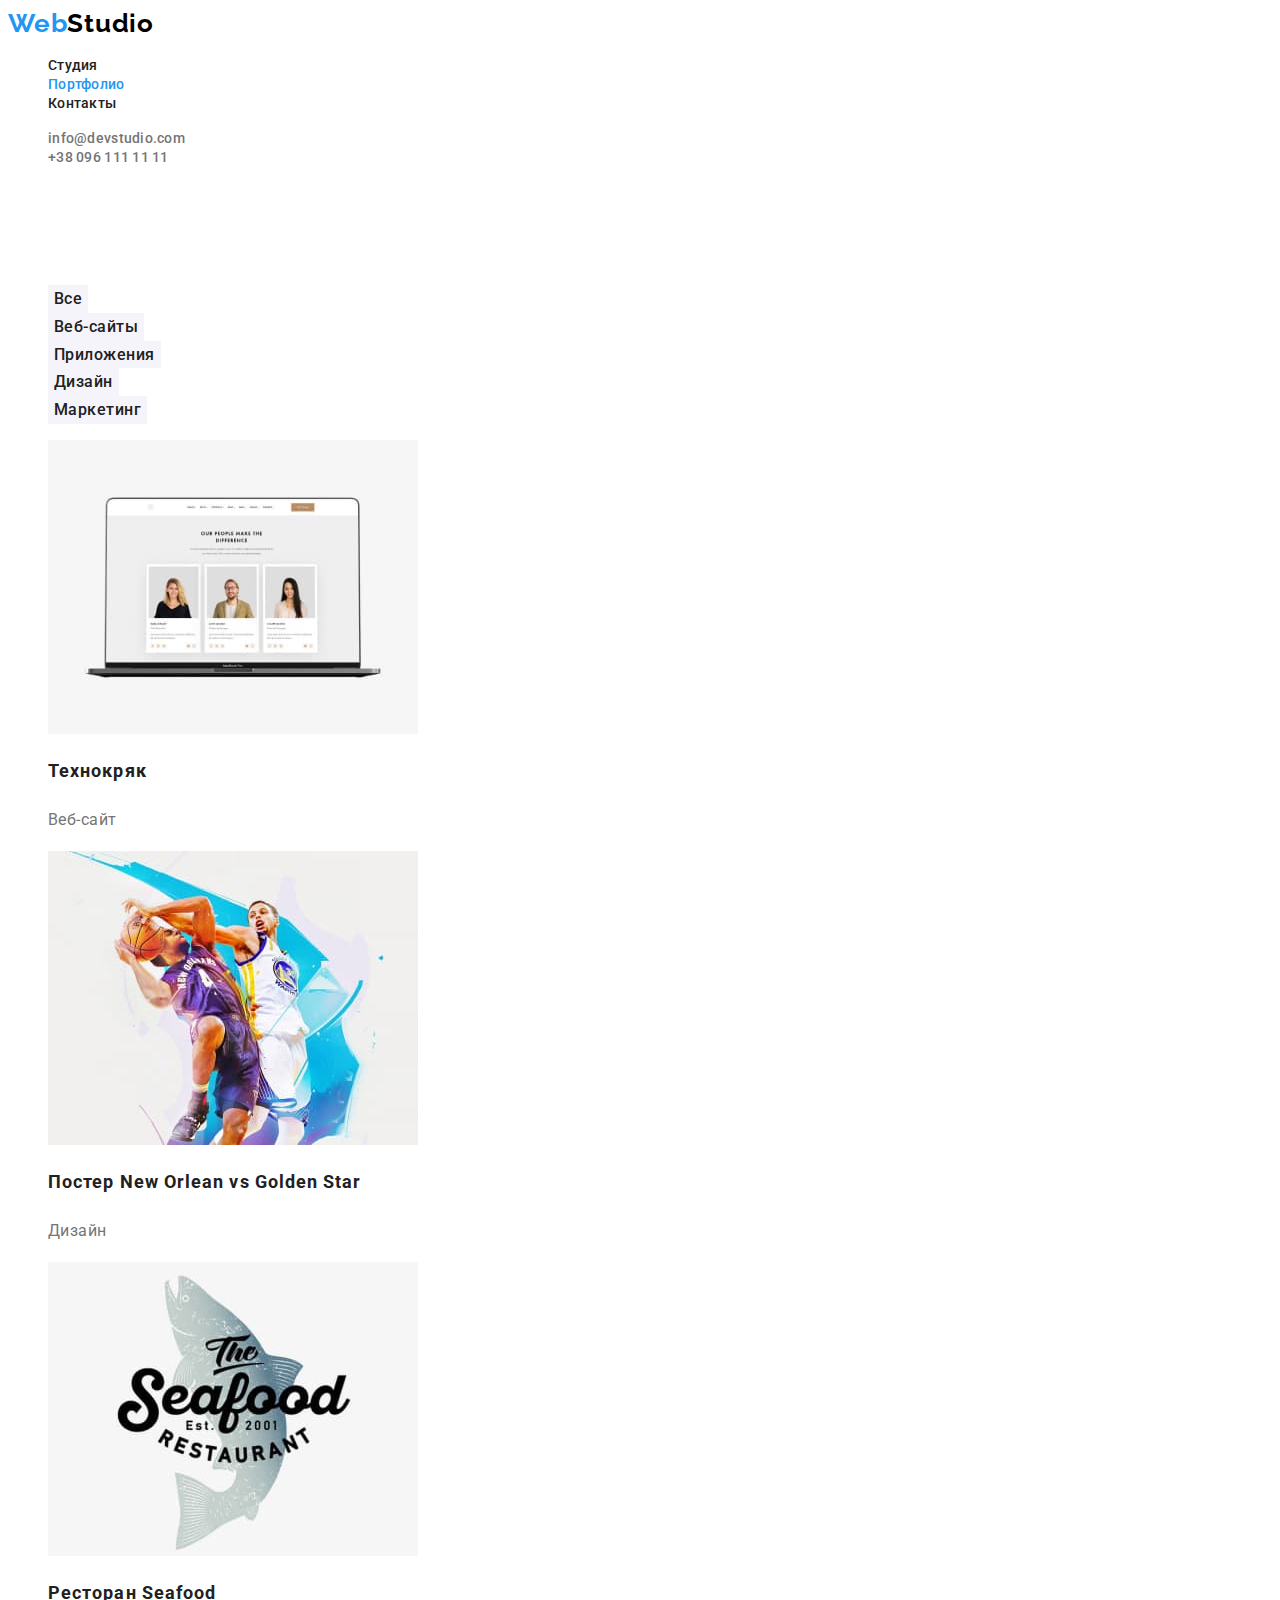
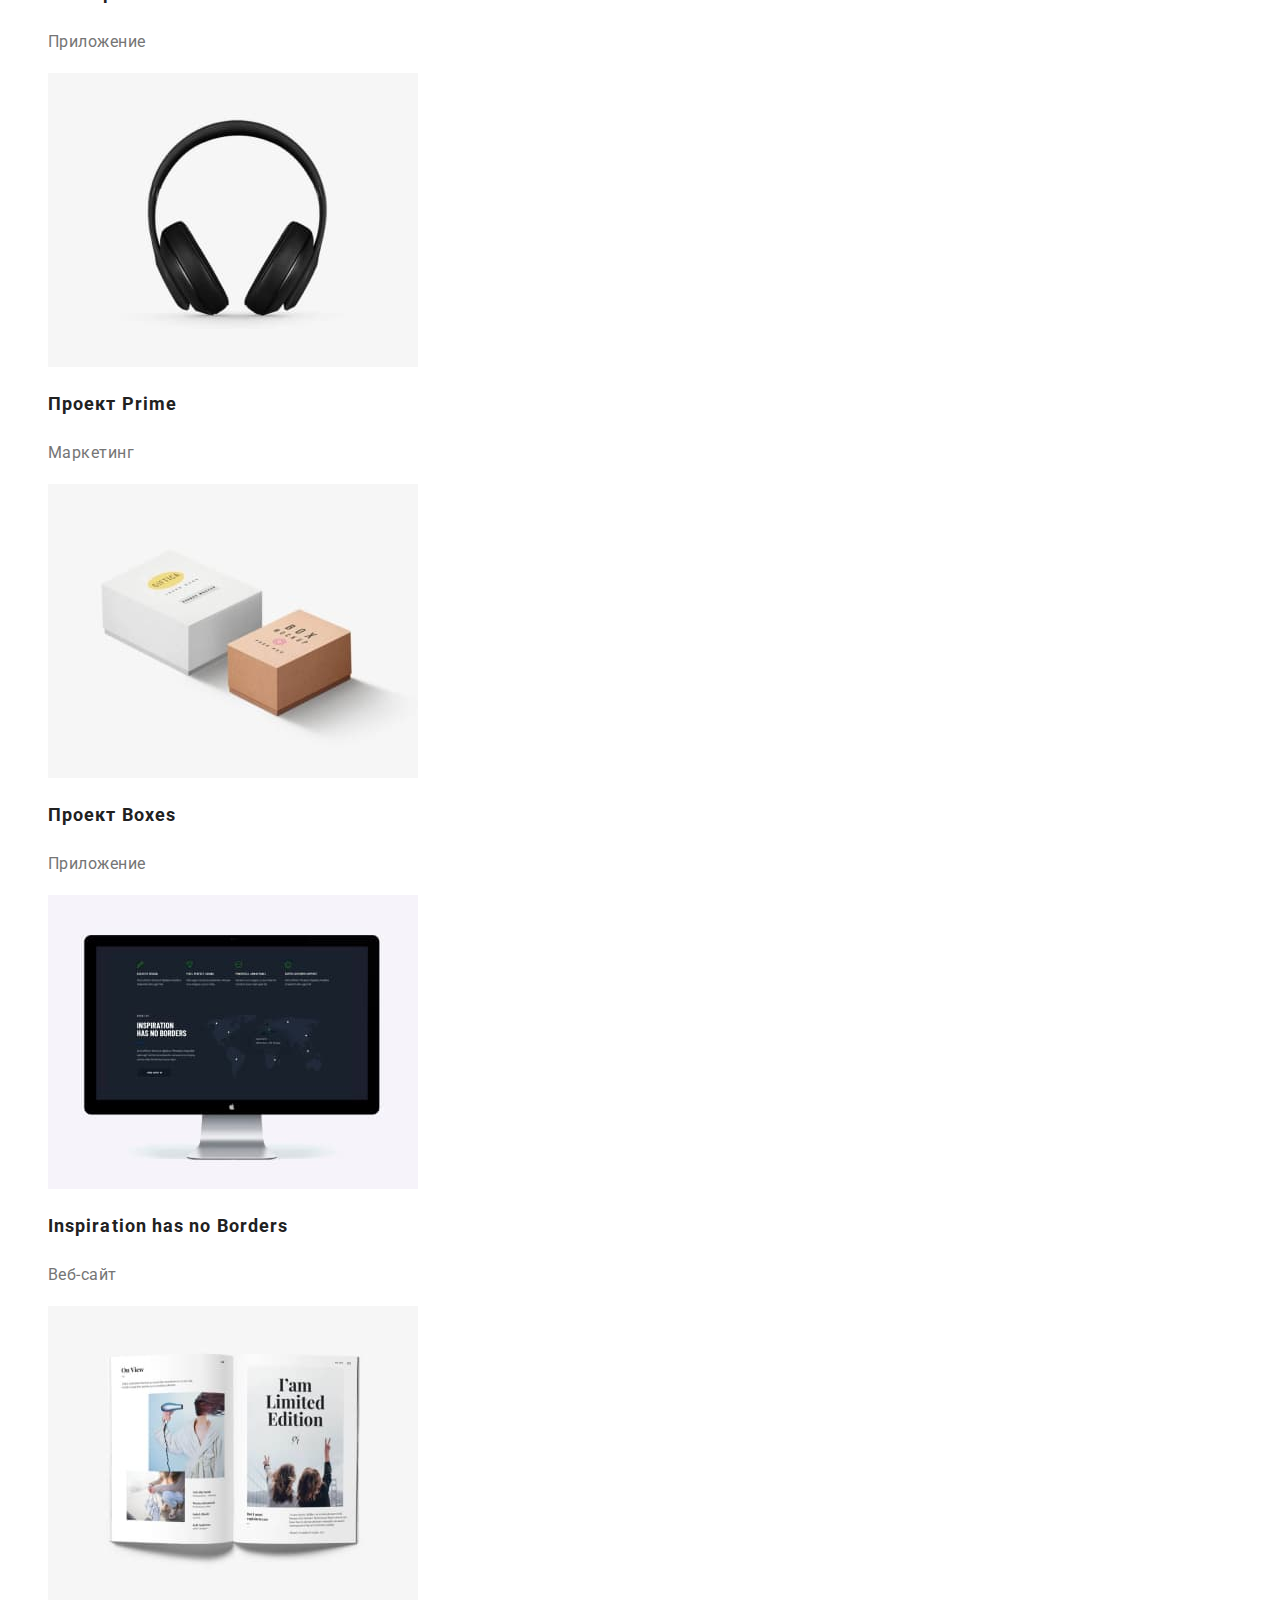
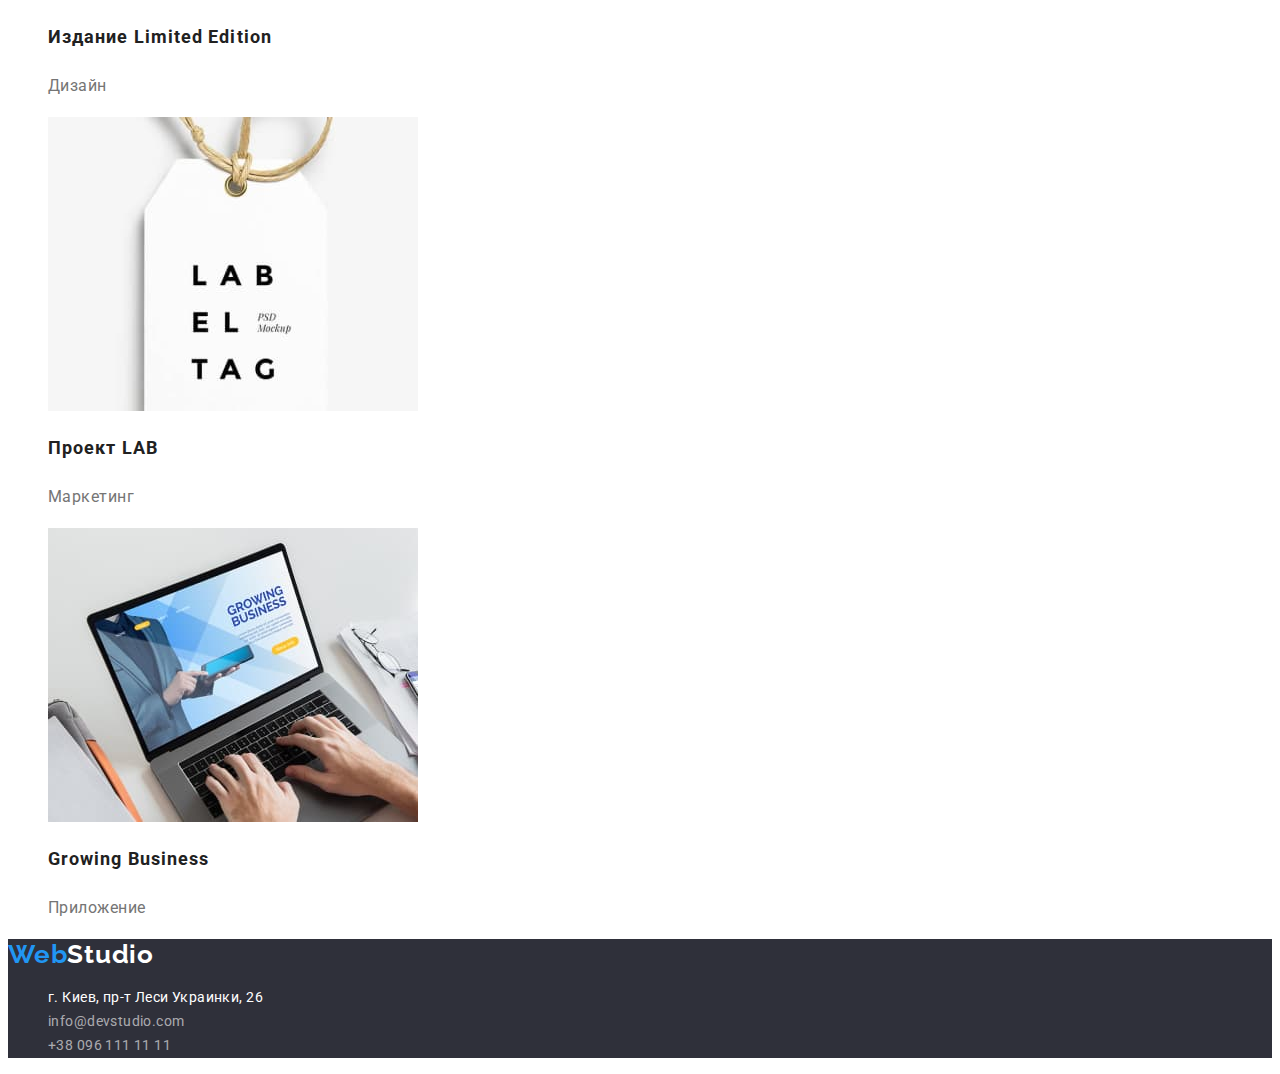
==== portfolio.html @ 926c418d "Initial commit" ====
<!DOCTYPE html>
<html lang="ru">
<head>
    <meta charset="UTF-8">
    <meta http-equiv="X-UA-Compatible" content="IE=edge">
    <meta name="viewport" content="width=device-width, initial-scale=1.0">
    <title>Портфолио</title>
    <link rel="preconnect" href="https://fonts.googleapis.com">
    <link rel="preconnect" href="https://fonts.gstatic.com" crossorigin>
    <link href="https://fonts.googleapis.com/css2?family=Raleway:wght@700&family=Roboto:wght@400;500;700;900&display=swap" rel="stylesheet">
    <link rel="stylesheet" href="./css/styles.css">
</head>

<body>
    <header class="page-header">
        <nav class="navigation">
         <a class="logo link" href="" lang="en"> <span class="main-logo-color">Web</span><span class="secondary-logo-color-theme-light">Studio</span> </a>
         <ul class="menu list">
             <li class="menu-item">
                 <a class="menu-link link" href="./index.html">Студия</a>
             </li>
             <li class="menu-item">
                 <a class="menu-link link current" href="./portfolio.html">Портфолио</a>
             </li>
             <li class="menu-item">
                 <a class="menu-link link" href="#">Контакты</a>
             </li>
         </ul>
        </nav>
         <ul class="contacts-list list">
             <li class="contacts-list-item">
                 <a class="contact-email-address link" href="mailto:info@devstudio.com">info@devstudio.com</a>
             </li>
             <li class="contacts-list-item">
                 <a class="contact-phone-number link" href="tel:+380961111111">+38 096 111 11 11</a>
             </li>
         </ul>
     </header>
     <main>
        <section>
            <h1 class="main-title">Портфолио</h1>
            <ul class="list">
                <li><button class="filter-btn" type="button">Все</button></li>
                <li><button class="filter-btn" type="button">Веб-сайты</button></li>
                <li><button class="filter-btn" type="button">Приложения</button></li>
                <li><button class="filter-btn" type="button">Дизайн</button></li>
                <li><button class="filter-btn" type="button">Маркетинг</button></li>
            </ul>
            <ul class="list">
                <li>
                    <img src="./images/portfolio/portfolio-1.jpg" alt="открытый ноутбук" width="370" height="294">
                    <h2 class="project-name">Технокряк</h2>
                    <p class="project-type">Веб-сайт</p>
                </li>
                <li><img src="./images/portfolio/portfolio-2.jpg" alt="постер с баскетболистами" width="370" height="294">
                    <h2 class="project-name">Постер New Orlean vs Golden Star</h2>
                    <p class="project-type">Дизайн</p></li>
                <li><img src="./images/portfolio/portfolio-3.jpg" alt="рыба с названием приложения для ресторана" width="370" height="294">
                    <h2 class="project-name">Ресторан Seafood</h2>
                    <p class="project-type">Приложение</p>
                <li>
                    <img src="./images/portfolio/portfolio-4.jpg" alt="наушники" width="370" height="294">
                    <h2 class="project-name">Проект Prime</h2>
                    <p class="project-type">Маркетинг</p>
                </li>
                <li>
                    <img src="./images/portfolio/portfolio-5.jpg" alt="две коробки" width="370" height="294">
                    <h2 class="project-name">Проект Boxes</h2>
                    <p class="project-type">Приложение</p>
                </li>
                <li>
                    <img src="./images/portfolio/portfolio-6.jpg" alt="экран компьютера" width="370" height="294">
                    <h2 class="project-name">Inspiration has no Borders</h2>
                    <p class="project-type">Веб-сайт</p>
                </li>
                <li>
                    <img src="./images/portfolio/portfolio-7.jpg" alt="открытая книга" width="370" height="294">
                    <h2 class="project-name">Издание Limited Edition</h2>
                    <p class="project-type">Дизайн</p>
                </li>
                <li>
                    <img src="./images/portfolio/portfolio-8.jpg" alt="ярлык" width="370" height="294">
                    <h2 class="project-name">Проект LAB</h2>
                    <p class="project-type">Маркетинг</p>
                </li>
                <li>
                    <img src="./images/portfolio/portfolio-9.jpg" alt="руки печатают на наутбуке" width="370" height="294">
                    <h2 class="project-name">Growing Business</h2>
                    <p class="project-type">Приложение</p>
                </li>
            </ul>
        </section>
     </main>
     <footer class="page-footer">
        <a class="logo link" href="" lang="en">
            <span class="main-logo-color">Web</span><span class="secondary-logo-color">Studio</span>
        </a>
        <address class="contacts">
            <ul class="contacts-list list">
                <li class="contacts-list-item">
                    <a class="address link" href="">г. Киев, пр-т Леси Украинки, 26</a>
                </li>
                <li class="contacts-list-item">
                    <a class="contact-email-address link" href="mailto:info@devstudio.com">info@devstudio.com</a>
                </li>
                <li class="contacts-list-item">
                    <a class=" contact-phone-number link" href="tel:+380961111111">+38 096 111 11 11</a>
                </li>
            </ul>
        </address>
    </footer>
    
</body>
</html>
---- css/styles.css ----
:root {
    --main-font:'Roboto', sans-serif;
    --secondary-font: 'Raleway', sans-serif;
    --main-text-color: #212121;
    --secondary-text-color: #757575;
    --accent-color: #2196F3;
}   



.link {
    text-decoration: none;
}
.list {
    list-style: none;
}

body {
    font-family: var(--main-font);
    color: var(--secondary-text-color);
}


/* ================= HEADER ================= */
.page-header .logo {
    font-family: var(--secondary-font);
    font-weight: 700;
    font-size: 26px;
    line-height: 1.19;
    letter-spacing: 0.03em;
}

.main-logo-color {
    color: var(--accent-color);
}
.page-header .secondary-logo-color-theme-light {
    color: #000000;
}
    
.page-header .menu-link {
    font-weight: 500;
    font-size: 14px;
    line-height: 1.14;
    letter-spacing: 0.02em;
    color: var(--main-text-color);
}
    
.page-header .menu-link:hover,
.page-header .menu-link:focus,
.page-header .menu-link.current {
    color: var(--accent-color);
}
    
.page-header .contact-email-address {
    font-weight: 500;
    font-size: 14px;
    line-height: 1.14;
    letter-spacing: 0.02em;
    color: var(--secondary-text-color);
}
    
.page-header .contact-email-address:hover,
.page-header .contact-email-address:focus {
    color: var(--accent-color);
}
    
.page-header .contact-phone-number {
    font-weight: 500;
    font-size: 14px;
    line-height: 1.14;
    letter-spacing: 0.02em;
    color: var(--secondary-text-color);
}
        
.page-header .contact-phone-number:hover,
.page-header .contact-phone-number:focus {
    color: var(--accent-color);
}
/* ================= /HEADER ================= */

/* ================= HERO ================= */
.hero {
    background-color: #2F303A;
}

.main-title {
    font-weight: 900;
    font-size: 44px;
    line-height: 1.36;
    text-align: center;
    letter-spacing: 0.06em;
    text-transform: uppercase;
    color: #FFFFFF;
}

.modal-btn {
    font-family: inherit;
    font-weight: 700;
    font-size: 16px;
    line-height: 1.88;
    align-items: center;
    text-align: center;
    letter-spacing: 0.06em;
    color: #ffffff;
    background: var(--accent-color);
    cursor: pointer;
}

.modal-btn:hover,
.modal-btn:focus{
    background: #188CE8;
    color: #FFFFFF;
}

/* ================= HERO ================= */

/* ================= advantages ================= */
.advantages-title{
    color: #ffffff;
}
.advantages-header {
    font-weight: 700;
    font-size: 14px;
    line-height: 1.14;
    letter-spacing: 0.03em;
    text-transform: uppercase;
    color: var(--main-text-color);
}

.advantages-text {
    font-size: 14px;
    line-height: 1.71;
    letter-spacing: 0.03em;
    color: var(--secondary-text-color);
}
/* ================= /advantages ================= */

/* ================= activities ================= */
.activities-title {
    font-weight: 700;
    font-size: 36px;
    line-height: 42px;
    text-align: center;
    letter-spacing: 0.03em;
    color: var(--main-text-color);
}
/* ================= /activities ================= */

/* ================= team ================= */
.team {
    background-color: #F5F4FA;
}
.team-title {
    font-weight: 700;
    font-size: 36px;
    line-height: 42px;
    text-align: center;
    letter-spacing: 0.03em;
    color: var(--main-text-color);
}
.teammate-name {
    font-weight: 500;
    font-size: 16px;
    line-height: 1.19;
    text-align: center;
    letter-spacing: 0.03em;
    color: var(--main-text-color);
}
.teammate-role {
    font-size: 16px;
    line-height: 1.19;
    text-align: center;
    letter-spacing: 0.03em;
    color: var(--secondary-text-color);
}
/* ================= /team ================= */

/* ================= footer ================= */
.page-footer {
    background-color: #2F303A;
}
.page-footer .logo {
    font-family:var(--secondary-font);
    font-weight: 700;
    font-size: 26px;
    line-height: 1.19;
    letter-spacing: 0.03em;
}

.page-footer .main-logo-color {
    color: var(--accent-color);
}
.page-footer .secondary-logo-color {
    color: #ffffff;
}
.page-footer .address {
    font-style: normal;
    font-weight: 400;
    font-size: 14px;
    line-height: 1.71;
    letter-spacing: 0.03em;
    color: #FFFFFF;
}
.page-footer .address:hover,
.page-footer .address:focus{
    color: var(--accent-color);
}
.page-footer .contact-email-address {
    font-style: normal;
    font-weight: 400;
    font-size: 14px;
    line-height: 1.71;
    letter-spacing: 0.03em;
    color: rgba(255, 255, 255, 0.6);

}
.page-footer .contact-email-address:hover,
.page-footer .contact-email-address:focus
 {
    color: var(--accent-color);
}

.page-footer .contact-phone-number {
    font-style: normal;
    font-weight: 400;
    font-size: 14px;
    line-height: 1.71;
    letter-spacing: 0.03em;
    color: rgba(255, 255, 255, 0.6);
}  
.page-footer .contact-phone-number:hover,
.page-footer .contact-phone-number:focus{
    color: var(--accent-color);
}

/* ================= /footer ================= */


/* ================= portfolio ================= */
.filter-btn {
    font-family: inherit;
    font-weight: 500;
    font-size: 16px;
    line-height: 1.62;    
    text-align: center;
    letter-spacing: 0.03em;
    color: var(--main-text-color);
    background-color: #F5F4FA;
    cursor: pointer;
    border: none;
}
.filter-btn:hover,
.filter-btn:focus {
    background-color: var(--accent-color);
    color: #FFFFFF;
}
.project-name {
font-weight: 700;
font-size: 18px;
line-height: 2.0;
letter-spacing: 0.06em;
color: var(--main-text-color);
}
.project-type {
font-weight: 400;
font-size: 16px;
line-height: 1.88;
letter-spacing: 0.03em;
color: var(--secondary-text-color);
}

/* ================= /portfolio ================= */
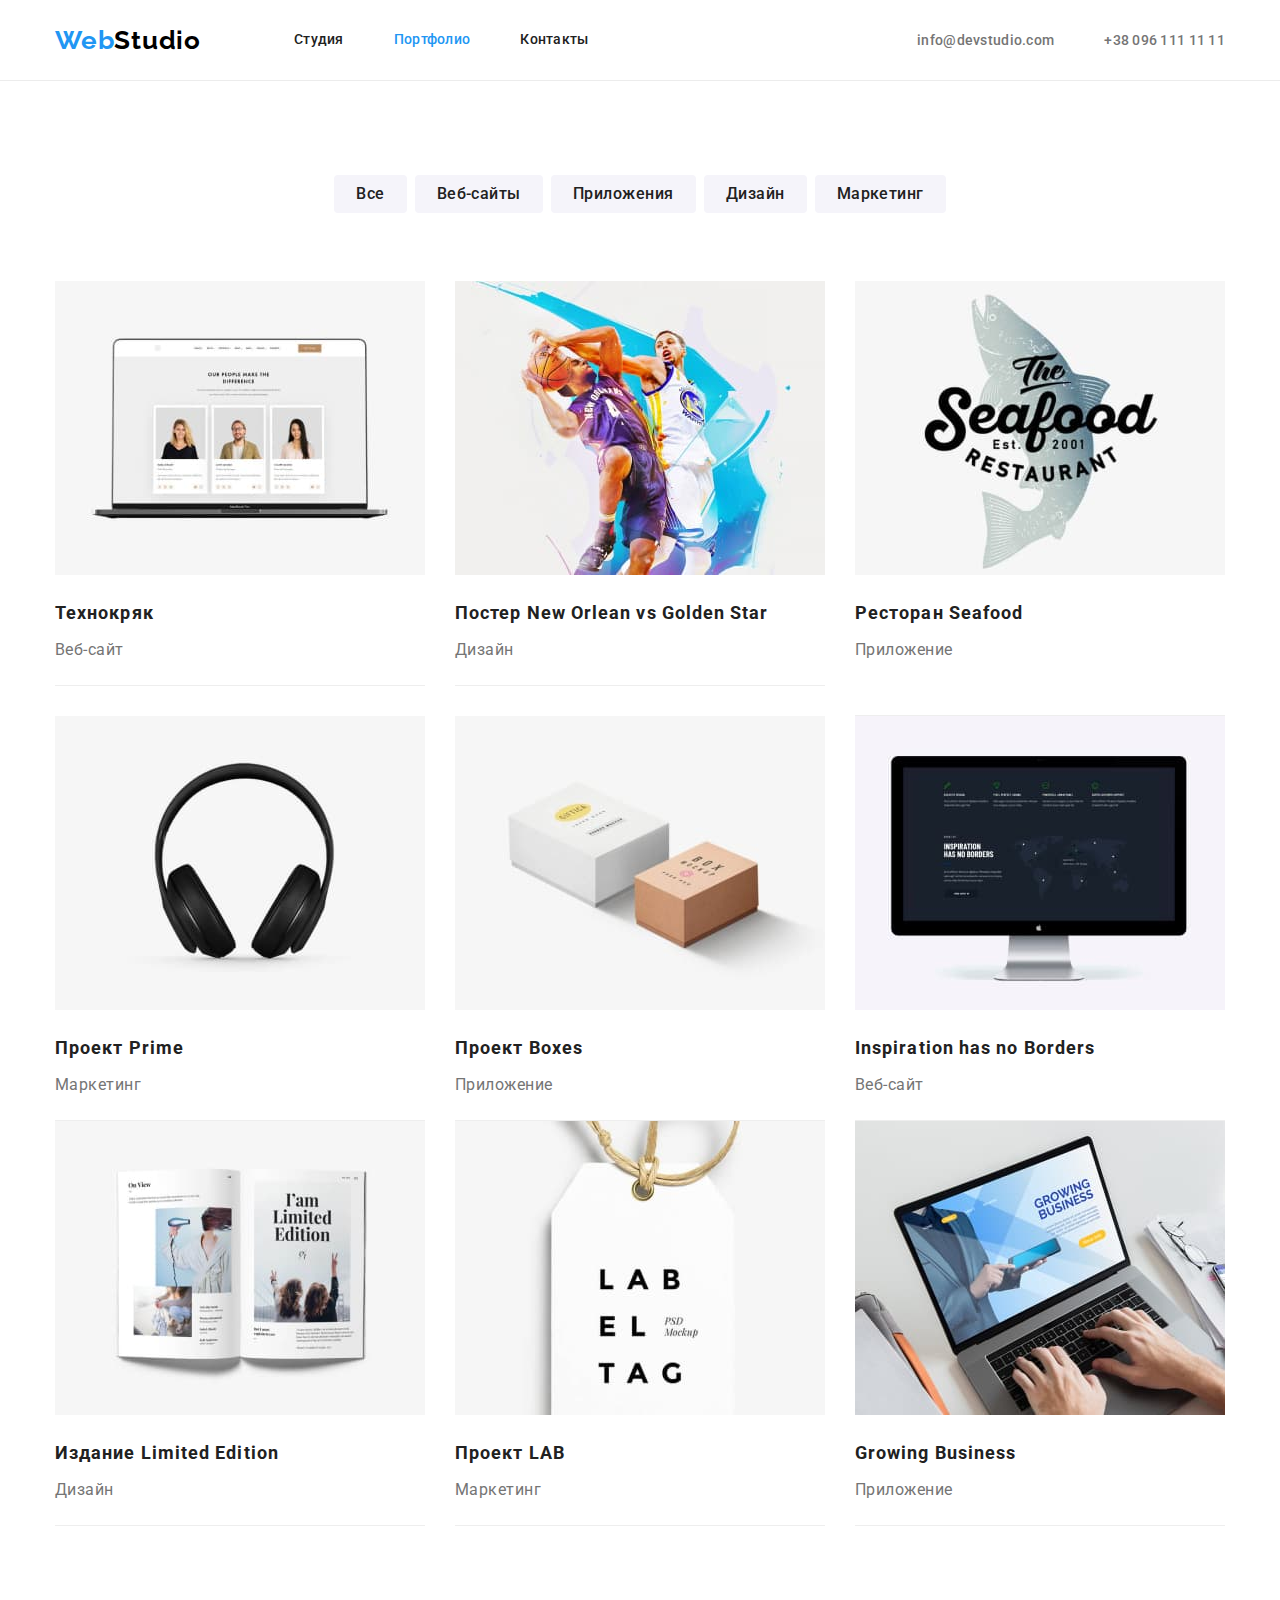
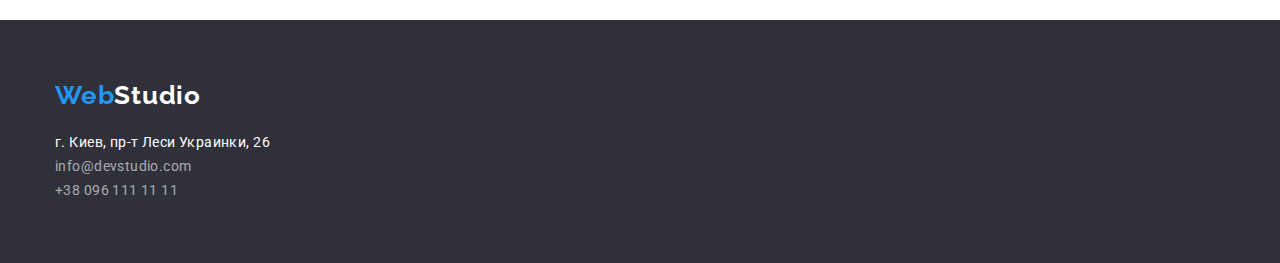
==== commit 616ba6ce: "block and flex" ====
--- a/portfolio.html
+++ b/portfolio.html
@@ -8,106 +8,122 @@
     <link rel="preconnect" href="https://fonts.googleapis.com">
     <link rel="preconnect" href="https://fonts.gstatic.com" crossorigin>
     <link href="https://fonts.googleapis.com/css2?family=Raleway:wght@700&family=Roboto:wght@400;500;700;900&display=swap" rel="stylesheet">
+    <link
+        rel="stylesheet"
+        href="https://cdnjs.cloudflare.com/ajax/libs/modern-normalize/1.0.0/modern-normalize.min.css"
+    />
     <link rel="stylesheet" href="./css/styles.css">
 </head>
 
 <body>
     <header class="page-header">
-        <nav class="navigation">
-         <a class="logo link" href="" lang="en"> <span class="main-logo-color">Web</span><span class="secondary-logo-color-theme-light">Studio</span> </a>
-         <ul class="menu list">
-             <li class="menu-item">
-                 <a class="menu-link link" href="./index.html">Студия</a>
-             </li>
-             <li class="menu-item">
-                 <a class="menu-link link current" href="./portfolio.html">Портфолио</a>
-             </li>
-             <li class="menu-item">
-                 <a class="menu-link link" href="#">Контакты</a>
-             </li>
-         </ul>
-        </nav>
-         <ul class="contacts-list list">
-             <li class="contacts-list-item">
-                 <a class="contact-email-address link" href="mailto:info@devstudio.com">info@devstudio.com</a>
-             </li>
-             <li class="contacts-list-item">
-                 <a class="contact-phone-number link" href="tel:+380961111111">+38 096 111 11 11</a>
-             </li>
-         </ul>
-     </header>
-     <main>
-        <section>
-            <h1 class="main-title">Портфолио</h1>
-            <ul class="list">
-                <li><button class="filter-btn" type="button">Все</button></li>
-                <li><button class="filter-btn" type="button">Веб-сайты</button></li>
-                <li><button class="filter-btn" type="button">Приложения</button></li>
-                <li><button class="filter-btn" type="button">Дизайн</button></li>
-                <li><button class="filter-btn" type="button">Маркетинг</button></li>
-            </ul>
-            <ul class="list">
-                <li>
-                    <img src="./images/portfolio/portfolio-1.jpg" alt="открытый ноутбук" width="370" height="294">
-                    <h2 class="project-name">Технокряк</h2>
-                    <p class="project-type">Веб-сайт</p>
+        <div class="container flex-container">
+            <nav class="navigation">
+            <a class="logo link" href="" lang="en"> <span class="main-logo-color">Web</span><span class="secondary-logo-color-theme-light">Studio</span> </a>
+            <ul class="menu list">
+                <li class="menu-item">
+                    <a class="menu-link link" href="./index.html">Студия</a>
                 </li>
-                <li><img src="./images/portfolio/portfolio-2.jpg" alt="постер с баскетболистами" width="370" height="294">
-                    <h2 class="project-name">Постер New Orlean vs Golden Star</h2>
-                    <p class="project-type">Дизайн</p></li>
-                <li><img src="./images/portfolio/portfolio-3.jpg" alt="рыба с названием приложения для ресторана" width="370" height="294">
-                    <h2 class="project-name">Ресторан Seafood</h2>
-                    <p class="project-type">Приложение</p>
-                <li>
-                    <img src="./images/portfolio/portfolio-4.jpg" alt="наушники" width="370" height="294">
-                    <h2 class="project-name">Проект Prime</h2>
-                    <p class="project-type">Маркетинг</p>
+                <li class="menu-item">
+                    <a class="menu-link link current" href="./portfolio.html">Портфолио</a>
                 </li>
-                <li>
-                    <img src="./images/portfolio/portfolio-5.jpg" alt="две коробки" width="370" height="294">
-                    <h2 class="project-name">Проект Boxes</h2>
-                    <p class="project-type">Приложение</p>
-                </li>
-                <li>
-                    <img src="./images/portfolio/portfolio-6.jpg" alt="экран компьютера" width="370" height="294">
-                    <h2 class="project-name">Inspiration has no Borders</h2>
-                    <p class="project-type">Веб-сайт</p>
-                </li>
-                <li>
-                    <img src="./images/portfolio/portfolio-7.jpg" alt="открытая книга" width="370" height="294">
-                    <h2 class="project-name">Издание Limited Edition</h2>
-                    <p class="project-type">Дизайн</p>
-                </li>
-                <li>
-                    <img src="./images/portfolio/portfolio-8.jpg" alt="ярлык" width="370" height="294">
-                    <h2 class="project-name">Проект LAB</h2>
-                    <p class="project-type">Маркетинг</p>
-                </li>
-                <li>
-                    <img src="./images/portfolio/portfolio-9.jpg" alt="руки печатают на наутбуке" width="370" height="294">
-                    <h2 class="project-name">Growing Business</h2>
-                    <p class="project-type">Приложение</p>
+                <li class="menu-item">
+                    <a class="menu-link link" href="#">Контакты</a>
                 </li>
             </ul>
-        </section>
-     </main>
-     <footer class="page-footer">
-        <a class="logo link" href="" lang="en">
-            <span class="main-logo-color">Web</span><span class="secondary-logo-color">Studio</span>
-        </a>
-        <address class="contacts">
+            </nav>
             <ul class="contacts-list list">
-                <li class="contacts-list-item">
-                    <a class="address link" href="">г. Киев, пр-т Леси Украинки, 26</a>
-                </li>
                 <li class="contacts-list-item">
                     <a class="contact-email-address link" href="mailto:info@devstudio.com">info@devstudio.com</a>
                 </li>
                 <li class="contacts-list-item">
-                    <a class=" contact-phone-number link" href="tel:+380961111111">+38 096 111 11 11</a>
+                    <a class="contact-phone-number link" href="tel:+380961111111">+38 096 111 11 11</a>
                 </li>
             </ul>
-        </address>
+        </div>
+    </header>
+    <main>
+        <section class="filter">
+            <div class="container filter-container">
+                <h1 class="main-title visually-hidden">Портфолио</h1>
+                <ul class="button-list list">
+                    <li class="button-item"><button class="filter-btn" type="button">Все</button></li>
+                    <li class="button-item"><button class="filter-btn" type="button">Веб-сайты</button></li>
+                    <li class="button-item"><button class="filter-btn" type="button">Приложения</button></li>
+                    <li class="button-item"><button class="filter-btn" type="button">Дизайн</button></li>
+                    <li class="button-item"><button class="filter-btn" type="button">Маркетинг</button></li>
+                </ul>
+            </div>
+        </section>
+        <section class="portfolio">
+            <div class="container portfolio-container">
+                <ul class=" portfolio-list list">
+                    <li class="portfolio-item">
+                        <img src="./images/portfolio/portfolio-1.jpg" alt="открытый ноутбук" width="370" height="294">
+                        <h2 class="project-name">Технокряк</h2>
+                        <p class="project-type">Веб-сайт</p>
+                    </li>
+                    <li class="portfolio-item">
+                        <img src="./images/portfolio/portfolio-2.jpg" alt="постер с баскетболистами" width="370" height="294">
+                        <h2 class="project-name">Постер New Orlean vs Golden Star</h2>
+                        <p class="project-type">Дизайн</p></li>
+                    <li class="portfolio-item">
+                        <img src="./images/portfolio/portfolio-3.jpg" alt="рыба с названием приложения для ресторана" width="370" height="294">
+                        <h2 class="project-name">Ресторан Seafood</h2>
+                        <p class="project-type">Приложение</p>
+                    <li class="portfolio-item">
+                        <img src="./images/portfolio/portfolio-4.jpg" alt="наушники" width="370" height="294">
+                        <h2 class="project-name">Проект Prime</h2>
+                        <p class="project-type">Маркетинг</p>
+                    </li>
+                    <li class="portfolio-item">
+                        <img src="./images/portfolio/portfolio-5.jpg" alt="две коробки" width="370" height="294">
+                        <h2 class="project-name">Проект Boxes</h2>
+                        <p class="project-type">Приложение</p>
+                    </li>
+                    <li class="portfolio-item">
+                        <img src="./images/portfolio/portfolio-6.jpg" alt="экран компьютера" width="370" height="294">
+                        <h2 class="project-name">Inspiration has no Borders</h2>
+                        <p class="project-type">Веб-сайт</p>
+                    </li>
+                    <li class="portfolio-item">
+                        <img src="./images/portfolio/portfolio-7.jpg" alt="открытая книга" width="370" height="294">
+                        <h2 class="project-name">Издание Limited Edition</h2>
+                        <p class="project-type">Дизайн</p>
+                    </li>
+                    <li class="portfolio-item">
+                        <img src="./images/portfolio/portfolio-8.jpg" alt="ярлык" width="370" height="294">
+                        <h2 class="project-name">Проект LAB</h2>
+                        <p class="project-type">Маркетинг</p>
+                    </li>
+                    <li class="portfolio-item">
+                        <img src="./images/portfolio/portfolio-9.jpg" alt="руки печатают на наутбуке" width="370" height="294">
+                        <h2 class="project-name">Growing Business</h2>
+                        <p class="project-type">Приложение</p>
+                    </li>
+                </ul>
+            </div>
+        </section>
+    </main>
+    <footer class="page-footer">
+        <div class="container footer-container">
+            <a class="logo link" href="" lang="en">
+                <span class="main-logo-color">Web</span><span class="secondary-logo-color">Studio</span>
+            </a>
+            <address class="contacts address">
+                <ul class="contacts-list list">
+                    <li class="contacts-list-item">
+                        <a class="address link" href="">г. Киев, пр-т Леси Украинки, 26</a>
+                    </li>
+                    <li class="contacts-list-item">
+                        <a class="contact-email-address link" href="mailto:info@devstudio.com">info@devstudio.com</a>
+                    </li>
+                    <li class="contacts-list-item">
+                        <a class=" contact-phone-number link" href="tel:+380961111111">+38 096 111 11 11</a>
+                    </li>
+                </ul>
+            </address>
+        </div>
     </footer>
     
 </body>
--- a/css/styles.css
+++ b/css/styles.css
@@ -4,15 +4,29 @@
     --main-text-color: #212121;
     --secondary-text-color: #757575;
     --accent-color: #2196F3;
-}   
-
-
-
-.link {
-    text-decoration: none;
-}
-.list {
-    list-style: none;
+}  
+
+
+h1,
+h2,
+h3,
+h4,
+h5,
+h6,
+p {
+    margin-top: 0;
+    margin-bottom: 0;
+} 
+
+ul 
+{
+    margin-top: 0;
+    margin-bottom: 0;
+    padding-left: 0px;
+}
+
+img {
+    display: block;
 }
 
 body {
@@ -21,8 +35,58 @@
 }
 
 
+.link {
+    text-decoration: none;
+}
+.list {
+    list-style: none;
+}
+
+.container {
+    width: 1200px;
+    padding: 0 15px;
+    margin: 0 auto;
+}
+
+.flex-container {
+    display: flex;
+    align-items: center;
+    justify-content: space-between;
+}
+
+.section {
+    padding-top: 94px;
+    padding-bottom: 94px;
+}
+
 /* ================= HEADER ================= */
+
+.page-header {
+    border-bottom: 1px solid #ECECEC;
+}
+
+.menu {
+    display: flex;
+}
+.menu-item {
+    margin-right: 50px;
+}
+.menu-item:last-child {
+    margin-right: 0;
+}
+
+.navigation {
+    display: flex;
+    align-items: center;
+}
+
+.contacts-list {
+    display: flex;
+}
+
 .page-header .logo {
+    padding-right: 93px;
+
     font-family: var(--secondary-font);
     font-weight: 700;
     font-size: 26px;
@@ -38,6 +102,10 @@
 }
     
 .page-header .menu-link {
+    display: block;
+    padding-top: 32px;
+    padding-bottom: 32px;
+
     font-weight: 500;
     font-size: 14px;
     line-height: 1.14;
@@ -63,6 +131,19 @@
 .page-header .contact-email-address:focus {
     color: var(--accent-color);
 }
+
+.contacts-list {
+    display: flex;
+}
+
+.contacts-list-item{
+    margin-right: 50px;
+}
+
+.contacts-list-item:last-child {
+    margin-right: 0;
+}
+
     
 .page-header .contact-phone-number {
     font-weight: 500;
@@ -79,11 +160,23 @@
 /* ================= /HEADER ================= */
 
 /* ================= HERO ================= */
+
+.hero-container {
+    padding-top: 214px;
+    padding-bottom: 200px;
+}
+
 .hero {
     background-color: #2F303A;
 }
 
 .main-title {
+    display: flex;
+    margin: 0 auto;
+    padding-bottom: 30px;
+
+    max-width: 696px;
+
     font-weight: 900;
     font-size: 44px;
     line-height: 1.36;
@@ -94,6 +187,10 @@
 }
 
 .modal-btn {
+    display: flex;
+    padding: 10px 32px;
+    margin: 0 auto;
+
     font-family: inherit;
     font-weight: 700;
     font-size: 16px;
@@ -115,10 +212,36 @@
 /* ================= HERO ================= */
 
 /* ================= advantages ================= */
-.advantages-title{
-    color: #ffffff;
-}
+
+.visually-hidden {
+    position: absolute;
+    white-space: nowrap;
+    width: 1px;
+    height: 1px;
+    overflow: hidden;
+    border: 0;
+    padding: 0;
+    clip: rect(0 0 0 0);
+    clip-path: inset(50%);
+    margin: -1px;
+}
+
+.advantages-list {
+    display: flex;
+}
+
+.advantages-item {
+    margin-right: 30px;
+    max-width: 270px;
+}
+
+.advantages-item:last-child {
+    margin-right: 0;
+}
+
 .advantages-header {
+    margin-bottom: 10px;
+
     font-weight: 700;
     font-size: 14px;
     line-height: 1.14;
@@ -136,7 +259,56 @@
 /* ================= /advantages ================= */
 
 /* ================= activities ================= */
+
 .activities-title {
+    margin-bottom: 50px;
+
+    font-weight: 700;
+    font-size: 36px;
+    line-height: 1.17;
+    text-align: center;
+    letter-spacing: 0.03em;
+    color: var(--main-text-color);
+}
+
+.activities-list {
+    display: flex;
+    justify-content: space-between;
+    padding-bottom: 94px;
+}
+
+.activities-item {
+    margin-right: 30px;
+}
+
+.activities-item:last-child {
+    margin-right: 0;
+}
+
+
+/* ================= /activities ================= */
+
+/* ================= team ================= */
+
+.team {
+    background-color: #F5F4FA;
+}
+
+.team-list {
+    display: flex;
+}
+
+.team-member {
+    margin-right: 30px;
+}
+
+.team-member:last-child {
+    margin-right: 0;
+}
+
+.team-title {
+    margin-bottom: 50px;
+
     font-weight: 700;
     font-size: 36px;
     line-height: 42px;
@@ -144,21 +316,10 @@
     letter-spacing: 0.03em;
     color: var(--main-text-color);
 }
-/* ================= /activities ================= */
-
-/* ================= team ================= */
-.team {
-    background-color: #F5F4FA;
-}
-.team-title {
-    font-weight: 700;
-    font-size: 36px;
-    line-height: 42px;
-    text-align: center;
-    letter-spacing: 0.03em;
-    color: var(--main-text-color);
-}
 .teammate-name {
+    padding-top: 30px;
+    padding-bottom: 10px;
+
     font-weight: 500;
     font-size: 16px;
     line-height: 1.19;
@@ -167,6 +328,8 @@
     color: var(--main-text-color);
 }
 .teammate-role {
+    padding-bottom: 30px;
+
     font-size: 16px;
     line-height: 1.19;
     text-align: center;
@@ -176,6 +339,12 @@
 /* ================= /team ================= */
 
 /* ================= footer ================= */
+
+.footer-container {
+    padding-top: 60px;
+    padding-bottom: 60px;
+}
+
 .page-footer {
     background-color: #2F303A;
 }
@@ -193,7 +362,14 @@
 .page-footer .secondary-logo-color {
     color: #ffffff;
 }
+
+.page-footer .contacts-list {
+    display: block;
+}
+
 .page-footer .address {
+    margin-top: 20px;
+
     font-style: normal;
     font-weight: 400;
     font-size: 14px;
@@ -214,9 +390,10 @@
     color: rgba(255, 255, 255, 0.6);
 
 }
+
 .page-footer .contact-email-address:hover,
 .page-footer .contact-email-address:focus
- {
+{
     color: var(--accent-color);
 }
 
@@ -237,7 +414,40 @@
 
 
 /* ================= portfolio ================= */
+
+.visually-hidden {
+    position: absolute;
+    white-space: nowrap;
+    width: 1px;
+    height: 1px;
+    overflow: hidden;
+    border: 0;
+    padding: 0;
+    clip: rect(0 0 0 0);
+    clip-path: inset(50%);
+    margin: -1px;
+}
+
+.button-list {
+    padding-top: 94px;
+    padding-bottom: 34px;
+    display: flex;
+    justify-content: center;
+    
+}
+
+.button-item {
+    margin-right: 8px;
+}
+
+.button-item:last-child {
+    margin-right: 0;
+}
+
 .filter-btn {
+    padding: 6px 22px;
+    border-radius: 4px;
+
     font-family: inherit;
     font-weight: 500;
     font-size: 16px;
@@ -254,19 +464,46 @@
     background-color: var(--accent-color);
     color: #FFFFFF;
 }
+
+.portfolio-list {
+    display: flex;
+    flex-wrap: wrap;
+    padding-top: 34px;
+    padding-bottom: 94px;
+}
+
+.portfolio-item {
+    margin-right: 30px;
+    margin-bottom: 30px;
+    border-bottom: 1px solid #EEEEEE;
+}
+
+.portfolio-item:nth-child(3n) {
+    margin-right: 0;
+}
+
+.portfolio-item:nth-child(n+3) {
+    margin-bottom: 0;
+}
+
 .project-name {
-font-weight: 700;
-font-size: 18px;
-line-height: 2.0;
-letter-spacing: 0.06em;
-color: var(--main-text-color);
+    margin-top: 20px;
+    margin-bottom: 4px;
+
+    font-weight: 700;
+    font-size: 18px;
+    line-height: 2.0;
+    letter-spacing: 0.06em;
+    color: var(--main-text-color);
 }
 .project-type {
-font-weight: 400;
-font-size: 16px;
-line-height: 1.88;
-letter-spacing: 0.03em;
-color: var(--secondary-text-color);
+    margin-bottom: 20px;
+
+    font-weight: 400;
+    font-size: 16px;
+    line-height: 1.88;
+    letter-spacing: 0.03em;
+    color: var(--secondary-text-color);
 }
 
 /* ================= /portfolio ================= */
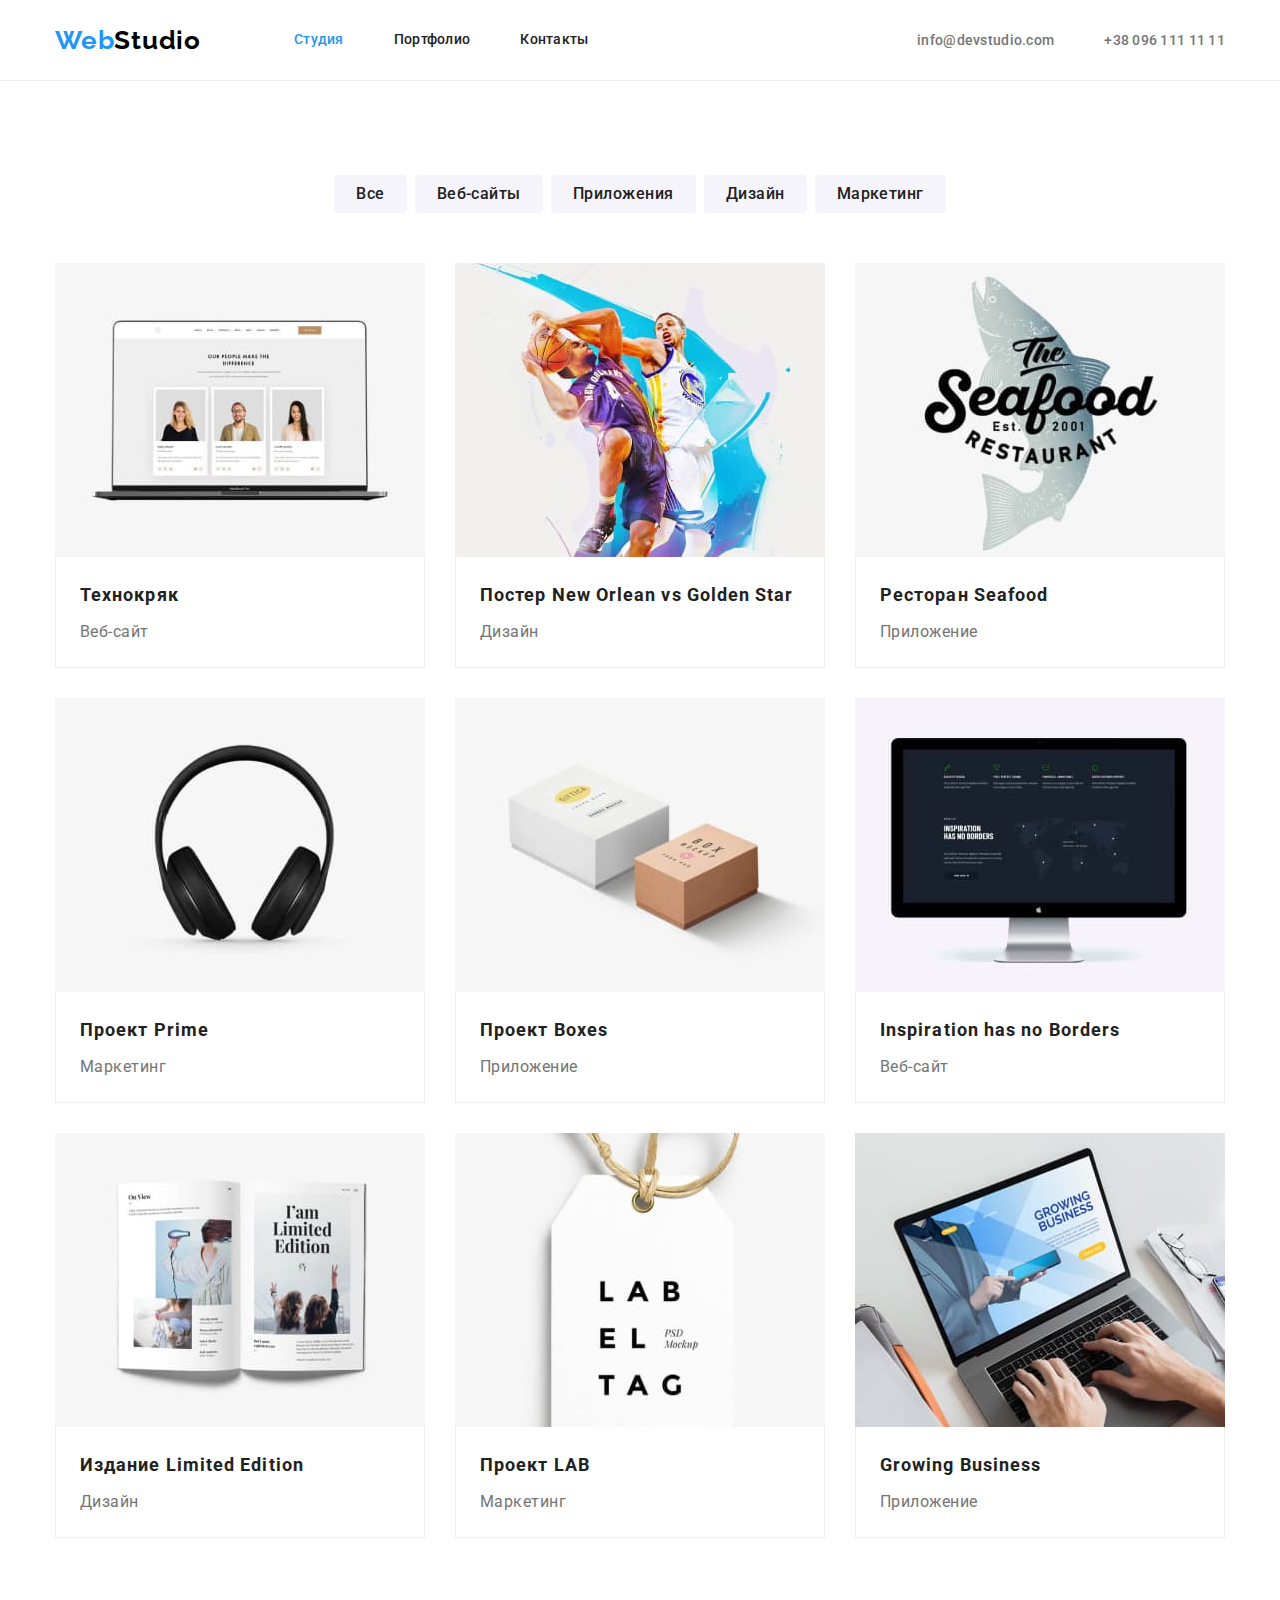
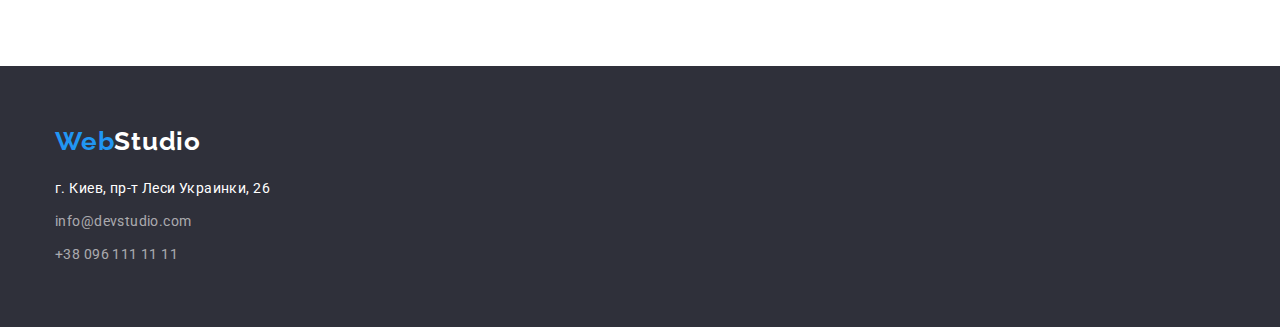
==== commit 6c9cbd1a: "homework mentor adjustments" ====
--- a/portfolio.html
+++ b/portfolio.html
@@ -19,31 +19,31 @@
     <header class="page-header">
         <div class="container flex-container">
             <nav class="navigation">
-            <a class="logo link" href="" lang="en"> <span class="main-logo-color">Web</span><span class="secondary-logo-color-theme-light">Studio</span> </a>
-            <ul class="menu list">
-                <li class="menu-item">
-                    <a class="menu-link link" href="./index.html">Студия</a>
-                </li>
-                <li class="menu-item">
-                    <a class="menu-link link current" href="./portfolio.html">Портфолио</a>
-                </li>
-                <li class="menu-item">
-                    <a class="menu-link link" href="#">Контакты</a>
-                </li>
-            </ul>
+                <a class="logo link" href="" lang="en"> <span class="main-logo-color">Web</span><span class="secondary-logo-color-theme-light">Studio</span> </a>
+                <ul class="menu list">
+                    <li class="menu-item">
+                        <a class="menu-link link current" href="./index.html">Студия</a>
+                    </li>
+                    <li class="menu-item">
+                        <a class="menu-link link" href="./portfolio.html">Портфолио</a>
+                    </li>
+                    <li class="menu-item">
+                        <a class="menu-link link" href="#">Контакты</a>
+                    </li>
+                </ul>
             </nav>
             <ul class="contacts-list list">
-                <li class="contacts-list-item">
+                <li class="contacts-list-item header">
                     <a class="contact-email-address link" href="mailto:info@devstudio.com">info@devstudio.com</a>
                 </li>
-                <li class="contacts-list-item">
+                <li class="contacts-list-item header">
                     <a class="contact-phone-number link" href="tel:+380961111111">+38 096 111 11 11</a>
                 </li>
             </ul>
         </div>
     </header>
     <main>
-        <section class="filter">
+        <section class="section filter">
             <div class="container filter-container">
                 <h1 class="main-title visually-hidden">Портфолио</h1>
                 <ul class="button-list list">
@@ -54,52 +54,70 @@
                     <li class="button-item"><button class="filter-btn" type="button">Маркетинг</button></li>
                 </ul>
             </div>
-        </section>
-        <section class="portfolio">
             <div class="container portfolio-container">
                 <ul class=" portfolio-list list">
                     <li class="portfolio-item">
                         <img src="./images/portfolio/portfolio-1.jpg" alt="открытый ноутбук" width="370" height="294">
-                        <h2 class="project-name">Технокряк</h2>
-                        <p class="project-type">Веб-сайт</p>
+                        <div class="portfolio-wrapper">
+                            <h2 class="project-name">Технокряк</h2>
+                            <p class="project-type">Веб-сайт</p>
+                        </div>
                     </li>
                     <li class="portfolio-item">
                         <img src="./images/portfolio/portfolio-2.jpg" alt="постер с баскетболистами" width="370" height="294">
-                        <h2 class="project-name">Постер New Orlean vs Golden Star</h2>
-                        <p class="project-type">Дизайн</p></li>
+                        <div class="portfolio-wrapper">
+                            <h2 class="project-name">Постер New Orlean vs Golden Star</h2>
+                            <p class="project-type">Дизайн</p>
+                        </div>
+                    </li>
                     <li class="portfolio-item">
                         <img src="./images/portfolio/portfolio-3.jpg" alt="рыба с названием приложения для ресторана" width="370" height="294">
-                        <h2 class="project-name">Ресторан Seafood</h2>
-                        <p class="project-type">Приложение</p>
+                        <div class="portfolio-wrapper">
+                            <h2 class="project-name">Ресторан Seafood</h2>
+                            <p class="project-type">Приложение</p>
+                        </div>
+                    </li>
                     <li class="portfolio-item">
                         <img src="./images/portfolio/portfolio-4.jpg" alt="наушники" width="370" height="294">
-                        <h2 class="project-name">Проект Prime</h2>
-                        <p class="project-type">Маркетинг</p>
+                        <div class="portfolio-wrapper">
+                            <h2 class="project-name">Проект Prime</h2>
+                            <p class="project-type">Маркетинг</p>
+                        </div>
                     </li>
                     <li class="portfolio-item">
                         <img src="./images/portfolio/portfolio-5.jpg" alt="две коробки" width="370" height="294">
-                        <h2 class="project-name">Проект Boxes</h2>
-                        <p class="project-type">Приложение</p>
+                        <div class="portfolio-wrapper">
+                            <h2 class="project-name">Проект Boxes</h2>
+                            <p class="project-type">Приложение</p>
+                        </div>
                     </li>
                     <li class="portfolio-item">
                         <img src="./images/portfolio/portfolio-6.jpg" alt="экран компьютера" width="370" height="294">
-                        <h2 class="project-name">Inspiration has no Borders</h2>
-                        <p class="project-type">Веб-сайт</p>
+                        <div class="portfolio-wrapper">
+                            <h2 class="project-name">Inspiration has no Borders</h2>
+                            <p class="project-type">Веб-сайт</p>
+                        </div>
                     </li>
                     <li class="portfolio-item">
                         <img src="./images/portfolio/portfolio-7.jpg" alt="открытая книга" width="370" height="294">
-                        <h2 class="project-name">Издание Limited Edition</h2>
-                        <p class="project-type">Дизайн</p>
+                        <div class="portfolio-wrapper">
+                            <h2 class="project-name">Издание Limited Edition</h2>
+                            <p class="project-type">Дизайн</p>
+                        </div>
                     </li>
                     <li class="portfolio-item">
                         <img src="./images/portfolio/portfolio-8.jpg" alt="ярлык" width="370" height="294">
-                        <h2 class="project-name">Проект LAB</h2>
-                        <p class="project-type">Маркетинг</p>
+                        <div class="portfolio-wrapper">
+                            <h2 class="project-name">Проект LAB</h2>
+                            <p class="project-type">Маркетинг</p>
+                        </div>
                     </li>
                     <li class="portfolio-item">
                         <img src="./images/portfolio/portfolio-9.jpg" alt="руки печатают на наутбуке" width="370" height="294">
-                        <h2 class="project-name">Growing Business</h2>
-                        <p class="project-type">Приложение</p>
+                        <div class="portfolio-wrapper">
+                            <h2 class="project-name">Growing Business</h2>
+                            <p class="project-type">Приложение</p>
+                        </div>
                     </li>
                 </ul>
             </div>
@@ -112,19 +130,18 @@
             </a>
             <address class="contacts address">
                 <ul class="contacts-list list">
-                    <li class="contacts-list-item">
+                    <li class="contacts-list-item footer-contacts">
                         <a class="address link" href="">г. Киев, пр-т Леси Украинки, 26</a>
                     </li>
-                    <li class="contacts-list-item">
+                    <li class="contacts-list-item footer-contacts">
                         <a class="contact-email-address link" href="mailto:info@devstudio.com">info@devstudio.com</a>
                     </li>
-                    <li class="contacts-list-item">
+                    <li class="contacts-list-item footer-contacts">
                         <a class=" contact-phone-number link" href="tel:+380961111111">+38 096 111 11 11</a>
                     </li>
                 </ul>
             </address>
         </div>
     </footer>
-    
 </body>
 </html>--- a/css/styles.css
+++ b/css/styles.css
@@ -85,7 +85,7 @@
 }
 
 .page-header .logo {
-    padding-right: 93px;
+    margin-right: 93px;
 
     font-family: var(--secondary-font);
     font-weight: 700;
@@ -136,7 +136,7 @@
     display: flex;
 }
 
-.contacts-list-item{
+.contacts-list-item.header{
     margin-right: 50px;
 }
 
@@ -161,19 +161,14 @@
 
 /* ================= HERO ================= */
 
-.hero-container {
-    padding-top: 214px;
-    padding-bottom: 200px;
-}
-
 .hero {
+    padding: 200px 0;
     background-color: #2F303A;
 }
 
 .main-title {
-    display: flex;
     margin: 0 auto;
-    padding-bottom: 30px;
+    margin-bottom: 30px;
 
     max-width: 696px;
 
@@ -187,7 +182,7 @@
 }
 
 .modal-btn {
-    display: flex;
+    display: block;
     padding: 10px 32px;
     margin: 0 auto;
 
@@ -201,6 +196,9 @@
     color: #ffffff;
     background: var(--accent-color);
     cursor: pointer;
+    box-shadow: 0px 4px 4px rgba(0, 0, 0, 0.15);
+    border-radius: 4px;
+    border: none;
 }
 
 .modal-btn:hover,
@@ -260,6 +258,10 @@
 
 /* ================= activities ================= */
 
+.activities {
+    padding-top: 0;
+}
+
 .activities-title {
     margin-bottom: 50px;
 
@@ -274,7 +276,6 @@
 .activities-list {
     display: flex;
     justify-content: space-between;
-    padding-bottom: 94px;
 }
 
 .activities-item {
@@ -300,6 +301,10 @@
 
 .team-member {
     margin-right: 30px;
+
+    background: #FFFFFF;
+    box-shadow: 0px 1px 3px rgba(0, 0, 0, 0.12), 0px 1px 1px rgba(0, 0, 0, 0.14), 0px 2px 1px rgba(0, 0, 0, 0.2);
+    border-radius: 0px 0px 4px 4px;
 }
 
 .team-member:last-child {
@@ -316,9 +321,14 @@
     letter-spacing: 0.03em;
     color: var(--main-text-color);
 }
+
+.team-wrapper {
+    padding: 30px 5px;
+
+}
+
 .teammate-name {
-    padding-top: 30px;
-    padding-bottom: 10px;
+    margin-bottom: 10px;
 
     font-weight: 500;
     font-size: 16px;
@@ -328,8 +338,6 @@
     color: var(--main-text-color);
 }
 .teammate-role {
-    padding-bottom: 30px;
-
     font-size: 16px;
     line-height: 1.19;
     text-align: center;
@@ -340,12 +348,8 @@
 
 /* ================= footer ================= */
 
-.footer-container {
-    padding-top: 60px;
-    padding-bottom: 60px;
-}
-
 .page-footer {
+    padding: 60px 0;
     background-color: #2F303A;
 }
 .page-footer .logo {
@@ -405,11 +409,19 @@
     letter-spacing: 0.03em;
     color: rgba(255, 255, 255, 0.6);
 }  
+
 .page-footer .contact-phone-number:hover,
 .page-footer .contact-phone-number:focus{
     color: var(--accent-color);
 }
 
+.footer-contacts {
+    margin-bottom: 9px;
+}
+
+.footer-contacts:last-child {
+margin-bottom: 0;
+}
 /* ================= /footer ================= */
 
 
@@ -429,8 +441,7 @@
 }
 
 .button-list {
-    padding-top: 94px;
-    padding-bottom: 34px;
+    margin-bottom: 50px;
     display: flex;
     justify-content: center;
     
@@ -468,26 +479,29 @@
 .portfolio-list {
     display: flex;
     flex-wrap: wrap;
-    padding-top: 34px;
-    padding-bottom: 94px;
+    padding-bottom: 34px;
 }
 
 .portfolio-item {
     margin-right: 30px;
     margin-bottom: 30px;
-    border-bottom: 1px solid #EEEEEE;
 }
 
 .portfolio-item:nth-child(3n) {
     margin-right: 0;
 }
 
-.portfolio-item:nth-child(n+3) {
+.portfolio-item:nth-last-child(-n+3) {
     margin-bottom: 0;
 }
 
+.portfolio-wrapper {
+    padding: 20px 24px;
+    border: 1px solid #EEEEEE;
+    border-top: none;
+}
+
 .project-name {
-    margin-top: 20px;
     margin-bottom: 4px;
 
     font-weight: 700;
@@ -497,8 +511,6 @@
     color: var(--main-text-color);
 }
 .project-type {
-    margin-bottom: 20px;
-
     font-weight: 400;
     font-size: 16px;
     line-height: 1.88;
